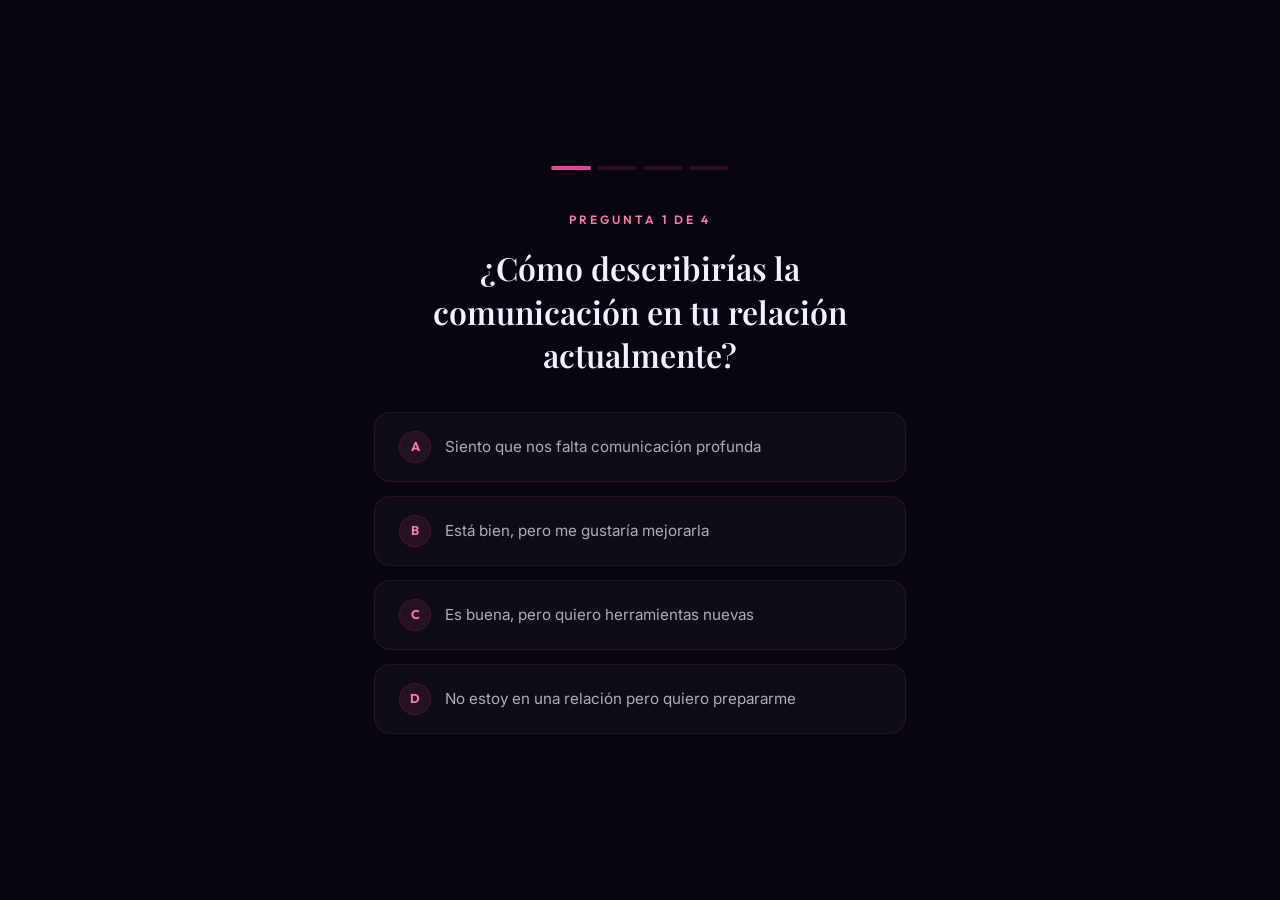
==== w/index.html @ 6f65067f "Páginas white: /w, /up1w y /up2w Suben las tres páginas white que mandaste, cada una en su carpeta (" ====
<!DOCTYPE html>
<html lang="es">
<head>
  <meta charset="UTF-8">
  <meta name="viewport" content="width=device-width, initial-scale=1.0">
  <meta name="description" content="Conexión Total — Guía práctica para fortalecer la conexión emocional y física en tu relación de pareja. Por Sofía Vilar, terapeuta de parejas.">
  <title>Conexión Total | Sofía Vilar — Terapeuta de Parejas</title>
  <link rel="stylesheet" href="/w/styles.css">
  <link rel="icon" href="data:image/svg+xml,<svg xmlns='http://www.w3.org/2000/svg' viewBox='0 0 100 100'><text y='.9em' font-size='90'>💛</text></svg>">
</head>
<body>

  <canvas id="particles-canvas"></canvas>

  <!-- QUIZ -->
  <div class="quiz-overlay" id="quizOverlay">
    <div class="quiz-container">
      <div class="quiz__progress" id="quizProgress"></div>
      <div id="quizContent"></div>
    </div>
  </div>

  <!-- MAIN -->
  <main id="mainContent" style="display:none;">

    <!-- HERO -->
    <section class="hero section" id="hero">
      <div class="hero__bg-gradient"></div>
      <div class="orb orb--rose" style="width:400px;height:400px;top:-10%;right:-10%;animation:float 8s ease-in-out infinite;"></div>
      <div class="orb orb--purple" style="width:300px;height:300px;bottom:10%;left:-5%;animation:float 10s ease-in-out infinite 2s;"></div>

      <div class="hero__content">
        <div class="hero__badge">
          💛 Guía Práctica para Parejas
        </div>

        <h1 class="hero__title">
          Fortalece la <em>conexión emocional</em> con tu pareja y transforma tu <span class="text-gradient">relación</span>
        </h1>

        <p class="hero__description">
          Una guía paso a paso creada por la terapeuta de parejas Sofía Vilar, con técnicas de comunicación, presencia y toque consciente para construir una relación más cercana, cariñosa y profunda.
        </p>

        <div class="hero__cta-wrapper">
          <a href="#pricing" class="btn-cta btn-cta--large btn-cta--pulse" onclick="scrollToPrice(); return false;">
            Quiero Fortalecer Mi Relación
            <span class="btn-cta__arrow">→</span>
          </a>
          <div class="cta__subtext">
            <svg viewBox="0 0 24 24"><path d="M12 22s8-4 8-10V5l-8-3-8 3v7c0 6 8 10 8 10z"/></svg>
            Acceso inmediato · Garantía de 30 días
          </div>
        </div>
      </div>
    </section>

    <!-- PROBLEMA -->
    <section class="problem section" id="problem">
      <div class="container">
        <div class="text-center reveal">
          <p class="section__eyebrow">¿Te identificas?</p>
          <h2 class="section__title">Muchas parejas sienten que <span class="text-gradient">algo se perdió</span></h2>
          <p class="section__subtitle">
            Con el tiempo, la rutina y las responsabilidades del día a día, muchas relaciones pierden esa conexión profunda que tenían al principio. No es culpa de nadie — simplemente nadie nos enseñó cómo mantenerla viva.
          </p>
        </div>

        <div class="problem__grid">
          <div class="problem__item reveal reveal-delay-1">
            <div class="problem__icon">💬</div>
            <p class="problem__text">
              <strong>Sienten que les falta comunicación.</strong> Están juntos pero se sienten distantes. Las conversaciones se volvieron superficiales y la cercanía emocional se fue apagando.
            </p>
          </div>
          <div class="problem__item reveal reveal-delay-2">
            <div class="problem__icon">📚</div>
            <p class="problem__text">
              <strong>Nadie les enseñó a conectar.</strong> La educación tradicional no nos enseña herramientas para mantener viva la conexión de pareja. Y sin herramientas, es difícil saber por dónde empezar.
            </p>
          </div>
          <div class="problem__item reveal reveal-delay-3">
            <div class="problem__icon">🔄</div>
            <p class="problem__text">
              <strong>La rutina se apoderó de todo.</strong> Los días se repiten, la vida pasa, y la relación queda en segundo plano. Lo que antes era emocionante ahora se siente automático.
            </p>
          </div>
          <div class="problem__item reveal">
            <div class="problem__icon">✨</div>
            <p class="problem__text">
              <strong>Quieres recuperar esa chispa.</strong> Sabes que tu relación tiene potencial, pero te faltan herramientas concretas para reconectar de verdad.
            </p>
          </div>
        </div>
      </div>
    </section>

    <!-- SOLUCIÓN -->
    <section class="section" id="solution">
      <div class="container">
        <div class="text-center reveal">
          <p class="section__eyebrow">La solución</p>
          <h2 class="section__title">
            La <span class="text-gradient">conexión de pareja</span> se puede aprender y fortalecer
          </h2>
          <p class="section__subtitle">
            Estudios en psicología de relaciones muestran que las parejas que practican comunicación consciente, presencia plena y lenguaje corporal intencional reportan mayor satisfacción, cercanía emocional y bienestar conjunto.
          </p>
        </div>

        <div class="solution__highlight reveal">
          <p class="solution__quote">
            «Cuando una pareja aprende a comunicarse de verdad — con <em>presencia, intención y cariño</em> — la relación se transforma. No se trata de grandes gestos, sino de <em>pequeños actos conscientes</em> cada día.»
          </p>
          <span class="solution__author">— Sofía Vilar, Terapeuta de Parejas</span>
        </div>
      </div>
    </section>

    <!-- BIO -->
    <section class="about section" id="about">
      <div class="container">
        <div class="text-center reveal">
          <p class="section__eyebrow">Tu guía</p>
          <h2 class="section__title">Conoce a <span class="text-gradient">Sofía Vilar</span></h2>
        </div>

        <div class="about__card reveal">
          <div class="about__image-wrapper">
            <img src="/w/assets/sofia-vilar.webp" alt="Sofía Vilar — Terapeuta de Parejas" class="about__image">
          </div>
          <div>
            <h3 class="about__name">Sofía Vilar</h3>
            <p class="about__role">Terapeuta de Parejas · Especialista en Conexión Emocional</p>
            <p class="about__bio">
              Con más de <strong>10 años de experiencia</strong> acompañando parejas y mujeres en su camino hacia relaciones más saludables, Sofía ha ayudado a más de 1,500 personas a reconectar emocionalmente con sus parejas.
            </p>
            <p class="about__bio">
              A lo largo de su carrera, identificó que la mayoría de los problemas de pareja tienen una raíz común: <strong>la falta de herramientas de comunicación y conexión</strong>. Por eso creó <em>Conexión Total</em> — una guía práctica y accesible para que cualquier mujer pueda fortalecer su relación.
            </p>
            <div class="about__stats">
              <div class="about__stat">
                <div class="about__stat-number">+1,500</div>
                <div class="about__stat-label">Alumnas</div>
              </div>
              <div class="about__stat">
                <div class="about__stat-number">10+</div>
                <div class="about__stat-label">Años</div>
              </div>
              <div class="about__stat">
                <div class="about__stat-number">4.9★</div>
                <div class="about__stat-label">Valoración</div>
              </div>
            </div>
          </div>
        </div>
      </div>
    </section>

    <!-- TESTIMONIOS -->
    <section class="section" id="testimonials">
      <div class="container">
        <div class="text-center reveal">
          <p class="section__eyebrow">Experiencias reales</p>
          <h2 class="section__title">Lo que dicen las <span class="text-gradient">alumnas</span></h2>
          <p class="section__subtitle">
            Mujeres reales comparten cómo las herramientas de la guía transformaron su relación de pareja.*
          </p>
        </div>

        <div class="testimonials__grid">
          <div class="testimonial-card reveal">
            <div class="testimonial__header">
              <img src="/w/assets/testimonial-1.webp" alt="Mariana" class="testimonial__avatar">
              <div>
                <div class="testimonial__name">Mariana R.</div>
                <div class="testimonial__stars">★★★★★</div>
              </div>
            </div>
            <p class="testimonial__text">
              «Empecé a aplicar las técnicas de comunicación y presencia que Sofía enseña. Mi esposo notó la diferencia de inmediato. Empezamos a hablar más, a estar más presentes el uno para el otro. Siento que recuperamos una cercanía que teníamos perdida.»
            </p>
          </div>

          <div class="testimonial-card reveal reveal-delay-1">
            <div class="testimonial__header">
              <img src="/w/assets/testimonial-2.webp" alt="Lucía" class="testimonial__avatar">
              <div>
                <div class="testimonial__name">Lucía F.</div>
                <div class="testimonial__stars">★★★★★</div>
              </div>
            </div>
            <p class="testimonial__text">
              «Al principio tenía mis dudas, pero las lecciones son claras y fáciles de aplicar. Empecé con los ejercicios de escucha activa y los rituales diarios. Ahora nuestra relación se siente más ligera, más cariñosa. Ojalá hubiera encontrado esto antes.»
            </p>
          </div>

          <div class="testimonial-card reveal reveal-delay-2">
            <div class="testimonial__header">
              <img src="/w/assets/testimonial-3.webp" alt="Valentina" class="testimonial__avatar">
              <div>
                <div class="testimonial__name">Valentina M.</div>
                <div class="testimonial__stars">★★★★★</div>
              </div>
            </div>
            <p class="testimonial__text">
              «Lo que más me gustó es que no necesitas experiencia previa. Son herramientas simples pero poderosas. Aprendí a comunicarme mejor, a estar más presente, y la respuesta de mi pareja fue increíble. Se lo recomiendo a cualquier mujer.»
            </p>
          </div>
        </div>

        <p class="text-center reveal" style="margin-top:24px; font-size:0.75rem; color:var(--text-muted);">
          *Los resultados pueden variar. Los testimonios reflejan experiencias individuales.
        </p>
      </div>
    </section>

    <!-- MÓDULOS -->
    <section class="modules section" id="modules">
      <div class="container">
        <div class="text-center reveal">
          <p class="section__eyebrow">Contenido de la guía</p>
          <h2 class="section__title">10 capítulos prácticos <span class="text-gradient">paso a paso</span></h2>
          <p class="section__subtitle">
            Un e-book completo con herramientas de comunicación, presencia y conexión. Aprende a tu ritmo, desde tu celular o computadora.
          </p>
        </div>

        <div class="modules__list reveal">
          <div class="module-item">
            <div class="module__number">01</div>
            <div class="module__info">
              <h4>La ciencia de la conexión en pareja</h4>
              <p>Cómo funcionan la oxitocina y la dopamina en la relación, y por qué los pequeños gestos importan tanto.</p>
            </div>
          </div>
          <div class="module-item">
            <div class="module__number">02</div>
            <div class="module__info">
              <h4>Comunicación emocional</h4>
              <p>Herramientas de escucha activa, lenguajes del amor y cómo expresar lo que sientes sin conflicto.</p>
            </div>
          </div>
          <div class="module-item">
            <div class="module__number">03</div>
            <div class="module__info">
              <h4>El lenguaje del cuerpo en la relación</h4>
              <p>Cómo tu postura, mirada y gestos comunican más que las palabras.</p>
            </div>
          </div>
          <div class="module-item">
            <div class="module__number">04</div>
            <div class="module__info">
              <h4>Presencia plena en pareja</h4>
              <p>Técnicas de mindfulness aplicadas a la relación para estar realmente presente en cada momento juntos.</p>
            </div>
          </div>
          <div class="module-item">
            <div class="module__number">05</div>
            <div class="module__info">
              <h4>El toque consciente</h4>
              <p>El poder del contacto físico intencional: abrazos, caricias y masaje relajante como herramientas de conexión.</p>
            </div>
          </div>
          <div class="module-item">
            <div class="module__number">06</div>
            <div class="module__info">
              <h4>Leer las señales de tu pareja</h4>
              <p>Cómo interpretar la comunicación no verbal y responder con empatía y cariño.</p>
            </div>
          </div>
          <div class="module-item">
            <div class="module__number">07</div>
            <div class="module__info">
              <h4>Rituales diarios de conexión</h4>
              <p>Hábitos simples que mantienen viva la cercanía emocional cada día.</p>
            </div>
          </div>
          <div class="module-item">
            <div class="module__number">08</div>
            <div class="module__info">
              <h4>Construir intimidad emocional</h4>
              <p>Cómo crear un espacio seguro de confianza, vulnerabilidad y apoyo mutuo.</p>
            </div>
          </div>
          <div class="module-item">
            <div class="module__number">09</div>
            <div class="module__info">
              <h4>Superar la rutina en pareja</h4>
              <p>Ideas creativas y herramientas prácticas para salir del piloto automático.</p>
            </div>
          </div>
          <div class="module-item">
            <div class="module__number">10</div>
            <div class="module__info">
              <h4>Tu mapa de conexión personal</h4>
              <p>Un plan de acción personalizado para aplicar todo lo aprendido en tu relación.</p>
            </div>
          </div>
        </div>
      </div>
    </section>

    <!-- VIDEOAULAS -->
    <section class="section" id="videoaulas">
      <div class="container">
        <div class="text-center reveal">
          <p class="section__eyebrow">Incluido también</p>
          <h2 class="section__title">5 videoaulas exclusivas <span class="text-gradient">con Sofía Vilar</span></h2>
          <p class="section__subtitle">
            Además de los e-books, recibirás clases en video donde Sofía comparte técnicas y reflexiones directas, personales y fáciles de aplicar desde el primer día.
          </p>
        </div>

        <div class="modules__list reveal">

          <div class="module-item">
            <div class="module__number" style="background:rgba(232,67,147,0.12);color:var(--accent-light);">▶</div>
            <div class="module__info">
              <h4>Aula 1 — Lo que él nunca te va a decir en voz alta</h4>
              <p>Los hombres viven con una presión invisible de ser fuertes y seguros. Aprende cuál es el gesto simple — sin palabras — que le da la seguridad emocional que más necesita y que nunca te va a pedir.</p>
            </div>
          </div>

          <div class="module-item">
            <div class="module__number" style="background:rgba(232,67,147,0.12);color:var(--accent-light);">▶</div>
            <div class="module__info">
              <h4>Aula 2 — El lenguaje del amor que él realmente entiende</h4>
              <p>Los hombres no procesan el amor con palabras: lo procesan con contacto físico y presencia. Descubre por qué un toque inesperado comunica más que decir "te amo" diez veces al día, y cómo aplicarlo esta semana.</p>
            </div>
          </div>

          <div class="module-item">
            <div class="module__number" style="background:rgba(232,67,147,0.12);color:var(--accent-light);">▶</div>
            <div class="module__info">
              <h4>Aula 3 — La pregunta que cambia la dinámica de tu relación</h4>
              <p>Una sola pregunta — "¿Qué necesitas de mí hoy?" — tiene el poder de desarmar completamente a tu pareja. Aprende cuándo hacerla, cómo hacerla y por qué el silencio después de ella es donde ocurre la magia.</p>
            </div>
          </div>

          <div class="module-item">
            <div class="module__number" style="background:rgba(232,67,147,0.12);color:var(--accent-light);">▶</div>
            <div class="module__info">
              <h4>Aula 4 — La mujer segura de sí misma es irresistible</h4>
              <p>Tu pareja te observa más de lo que crees — especialmente cuando no buscas su atención. Descubre por qué una mujer con vida propia, intereses propios y un mundo vibrante es lo más magnético que existe, y cómo construir esa seguridad día a día.</p>
            </div>
          </div>

          <div class="module-item">
            <div class="module__number" style="background:rgba(232,67,147,0.12);color:var(--accent-light);">▶</div>
            <div class="module__info">
              <h4>Aula 5 — El ritual de reconexión que mantiene viva la relación</h4>
              <p>Las parejas que duran no son las que no pelean — son las que tienen un ritual de reconexión. Aprende a crear ese momento diario, puede ser de 5 minutos, que rompe el ciclo de la desconexión gradual y les recuerda que antes de todo, son dos personas que se eligieron.</p>
            </div>
          </div>

        </div>
      </div>
    </section>

    <!-- BONOS -->
    <section class="section" id="bonuses">
      <div class="container">
        <div class="text-center reveal">
          <p class="section__eyebrow">Incluido en tu acceso</p>
          <h2 class="section__title">Bonos <span class="text-gradient">adicionales</span></h2>
          <p class="section__subtitle">
            Además de la guía principal, recibirás estos e-books complementarios sin costo adicional.
          </p>
        </div>

        <div class="bonuses__grid">
          <div class="bonus-card reveal">
            <span class="bonus__tag">🎁 Bono 1</span>
            <h3 class="bonus__title">✨ Presencia Magnética</h3>
            <p class="bonus__desc">
              Aprende a desarrollar una <strong>presencia personal</strong> que genere admiración y atracción natural. Técnicas de postura, energía y confianza aplicadas a tu relación.
            </p>
          </div>

          <div class="bonus-card reveal reveal-delay-1">
            <span class="bonus__tag">🎁 Bono 2</span>
            <h3 class="bonus__title">💫 Conexión Profunda</h3>
            <p class="bonus__desc">
              Ejercicios de <strong>vulnerabilidad y confianza</strong> para parejas. Aprende a crear espacios seguros donde ambos puedan abrirse emocionalmente y fortalecer su vínculo.
            </p>
          </div>

          <div class="bonus-card reveal reveal-delay-2">
            <span class="bonus__tag">🎁 Bono 3</span>
            <h3 class="bonus__title">🧘 Despertar Sensorial</h3>
            <p class="bonus__desc">
              Técnicas de <strong>mindfulness y respiración consciente</strong> para conectar con tu cuerpo, reducir el estrés y estar más presente en tus momentos de pareja.
            </p>
          </div>

          <div class="bonus-card bonus-card--super reveal reveal-delay-3">
            <span class="bonus__tag">⚡ Bono Especial</span>
            <h3 class="bonus__title">💬 Comunicación Irresistible</h3>
            <p class="bonus__desc">
              Técnicas de <strong>comunicación asertiva y empática</strong> que generan admiración, complicidad y cercanía. Aprende a expresar lo que necesitas y a escuchar con el corazón.
            </p>
          </div>
        </div>
      </div>
    </section>

    <!-- PRECIO -->
    <section class="pricing section" id="pricing">
      <div class="container">
        <div class="text-center reveal">
          <p class="section__eyebrow">Inversión accesible</p>
          <h2 class="section__title">Todo esto por un <span class="text-gradient">único pago</span></h2>
        </div>

        <div class="pricing__card reveal">
          <div class="pricing__includes">
            <div class="pricing__include-item">E-book principal: Conexión Total (10 capítulos)</div>
            <div class="pricing__include-item">Herramientas de comunicación, presencia y toque consciente</div>
            <div class="pricing__include-item">Bono: Presencia Magnética</div>
            <div class="pricing__include-item">Bono: Conexión Profunda</div>
            <div class="pricing__include-item">Bono: Despertar Sensorial</div>
            <div class="pricing__include-item">Bono Especial: Comunicación Irresistible</div>
            <div class="pricing__include-item">Acceso de por vida — descarga inmediata</div>
            <div class="pricing__include-item">Garantía incondicional de 7 días</div>
          </div>

          <p class="pricing__label">Acceso completo por solo</p>
          <p class="pricing__price text-gradient">
            <span class="pricing__price-currency">$</span>17
          </p>
          <p class="pricing__note">Pago único · Descarga inmediata · Sin cobros recurrentes</p>

          <a href="https://pay.kiwify.com/kuMcuGq" class="btn-cta btn-cta--large btn-cta--pulse" id="mainCTA" rel="nofollow">
            Quiero Mi Guía Ahora
            <span class="btn-cta__arrow">→</span>
          </a>
          <div class="cta__subtext">
            <svg viewBox="0 0 24 24"><path d="M12 22s8-4 8-10V5l-8-3-8 3v7c0 6 8 10 8 10z" fill="#2ecc71"/></svg>
            Pago seguro · Plataforma Kiwify
          </div>

          <div class="guarantee">
            <div class="guarantee__icon">🛡️</div>
            <div>
              <div class="guarantee__title">Garantía de 7 Días</div>
              <p class="guarantee__text">
                Si sientes que la guía no es para ti, solicita tu reembolso dentro de los primeros 7 días y te devolvemos el 100% de tu dinero. Sin preguntas.
              </p>
            </div>
          </div>
        </div>
      </div>
    </section>

    <!-- FAQ -->
    <section class="faq section" id="faq">
      <div class="container">
        <div class="text-center reveal">
          <p class="section__eyebrow">Preguntas frecuentes</p>
          <h2 class="section__title">Resolvemos tus <span class="text-gradient">dudas</span></h2>
        </div>

        <div class="faq__list reveal">
          <div class="faq-item">
            <button class="faq__question" onclick="toggleFaq(this)">
              ¿Necesito tener experiencia en terapia de parejas?
              <span class="faq__icon"><svg viewBox="0 0 24 24"><polyline points="6 9 12 15 18 9"/></svg></span>
            </button>
            <div class="faq__answer">
              <div class="faq__answer-inner">
                No. La guía está diseñada con un lenguaje sencillo y herramientas prácticas que cualquier persona puede aplicar, sin necesidad de conocimientos previos en psicología o terapia.
              </div>
            </div>
          </div>

          <div class="faq-item">
            <button class="faq__question" onclick="toggleFaq(this)">
              ¿Funciona si estoy soltera?
              <span class="faq__icon"><svg viewBox="0 0 24 24"><polyline points="6 9 12 15 18 9"/></svg></span>
            </button>
            <div class="faq__answer">
              <div class="faq__answer-inner">
                Sí. Muchas de las herramientas de autoconocimiento, comunicación y presencia son útiles para cualquier etapa: en pareja, saliendo con alguien o preparándote para una futura relación.
              </div>
            </div>
          </div>

          <div class="faq-item">
            <button class="faq__question" onclick="toggleFaq(this)">
              ¿En qué formato recibo el contenido?
              <span class="faq__icon"><svg viewBox="0 0 24 24"><polyline points="6 9 12 15 18 9"/></svg></span>
            </button>
            <div class="faq__answer">
              <div class="faq__answer-inner">
                Recibirás e-books en formato PDF que puedes leer desde cualquier dispositivo — celular, tablet o computadora. La descarga es inmediata después de tu compra.
              </div>
            </div>
          </div>

          <div class="faq-item">
            <button class="faq__question" onclick="toggleFaq(this)">
              ¿Qué pasa si no me gusta?
              <span class="faq__icon"><svg viewBox="0 0 24 24"><polyline points="6 9 12 15 18 9"/></svg></span>
            </button>
            <div class="faq__answer">
              <div class="faq__answer-inner">
                Tienes 7 días de garantía. Si por cualquier motivo sientes que no es para ti, solo solicita tu reembolso a través de la plataforma Kiwify y te devolvemos el 100% de tu inversión.
              </div>
            </div>
          </div>

          <div class="faq-item">
            <button class="faq__question" onclick="toggleFaq(this)">
              ¿Este producto sustituye la terapia de pareja?
              <span class="faq__icon"><svg viewBox="0 0 24 24"><polyline points="6 9 12 15 18 9"/></svg></span>
            </button>
            <div class="faq__answer">
              <div class="faq__answer-inner">
                No. Este es un material educativo e informativo. No sustituye el acompañamiento de un profesional de salud mental. Si estás viviendo una situación difícil en tu relación, te recomendamos buscar apoyo profesional.
              </div>
            </div>
          </div>

          <div class="faq-item">
            <button class="faq__question" onclick="toggleFaq(this)">
              ¿El acceso tiene fecha de expiración?
              <span class="faq__icon"><svg viewBox="0 0 24 24"><polyline points="6 9 12 15 18 9"/></svg></span>
            </button>
            <div class="faq__answer">
              <div class="faq__answer-inner">
                No. Una vez que descargas los e-books, son tuyos para siempre. Puedes releerlos cuantas veces quieras.
              </div>
            </div>
          </div>
        </div>
      </div>
    </section>

    <!-- CTA FINAL -->
    <section class="final-cta section" id="final">
      <div class="container">
        <div class="text-center reveal">
          <p class="section__eyebrow">Da el siguiente paso</p>
          <h2 class="final-cta__title">
            Tu relación merece <span class="text-gradient">atención y cariño</span>
          </h2>
          <p class="final-cta__subtitle">
            Las herramientas correctas pueden marcar la diferencia. Aprende a comunicarte, estar presente y conectar de una forma más profunda con la persona que amas.
          </p>
        </div>

        <div class="benefits-grid reveal">
          <div class="benefit-item"><span class="benefit-item__icon">📖</span> 5 e-books completos</div>
          <div class="benefit-item"><span class="benefit-item__icon">🎁</span> 4 bonos incluidos</div>
          <div class="benefit-item"><span class="benefit-item__icon">🛡️</span> Garantía de 7 días</div>
          <div class="benefit-item"><span class="benefit-item__icon">📱</span> Lee en cualquier dispositivo</div>
        </div>

        <div class="text-center reveal">
          <a href="#pricing" class="btn-cta btn-cta--large btn-cta--pulse" onclick="scrollToPrice(); return false;">
            Quiero Mi Guía por $17
            <span class="btn-cta__arrow">→</span>
          </a>
          <div class="cta__subtext">
            <svg viewBox="0 0 24 24"><path d="M12 22s8-4 8-10V5l-8-3-8 3v7c0 6 8 10 8 10z" fill="#2ecc71"/></svg>
            Pago único y seguro · Satisfacción garantizada
          </div>
        </div>
      </div>
    </section>

    <!-- FOOTER -->
    <footer class="footer">
      <div class="container">
        <p class="footer__text">
          Este producto es un material educativo digital sobre comunicación y conexión en relaciones de pareja. Los resultados pueden variar según cada persona y su contexto. Este material no sustituye el acompañamiento de un profesional de salud mental. Al adquirirlo, usted reconoce que se trata de contenido informativo y educativo.
        </p>
        <div class="footer__links">
          <a href="#">Términos de Uso</a>
          <a href="#">Política de Privacidad</a>
          <a href="#">Contacto</a>
        </div>
        <p class="footer__text" style="margin-top: 16px; opacity: 0.5;">
          © 2024 Sofía Vilar — Todos los derechos reservados.
        </p>
      </div>
    </footer>

  </main>

  <script>
  const quizQuestions = [
    {
      step: 'Pregunta 1 de 4',
      question: '¿Cómo describirías la comunicación en tu relación actualmente?',
      options: [
        'Siento que nos falta comunicación profunda',
        'Está bien, pero me gustaría mejorarla',
        'Es buena, pero quiero herramientas nuevas',
        'No estoy en una relación pero quiero prepararme'
      ]
    },
    {
      step: 'Pregunta 2 de 4',
      question: '¿Qué te gustaría lograr en tu relación?',
      options: [
        'Sentirme más conectada emocionalmente',
        'Mejorar nuestra comunicación diaria',
        'Romper la rutina y reconectar',
        'Todo lo anterior'
      ]
    },
    {
      step: 'Pregunta 3 de 4',
      question: '¿Conoces herramientas de comunicación consciente para parejas?',
      options: [
        'No, es la primera vez que escucho de esto',
        'He leído algo pero no sé cómo aplicarlo',
        'Sí, pero quiero profundizar más',
        'Sí, busco técnicas avanzadas'
      ]
    },
    {
      step: 'Pregunta 4 de 4',
      question: '¿Estarías dispuesta a dedicar unos minutos al día a tu relación?',
      options: [
        'Sí, mi relación es una prioridad',
        'Sí, si es algo práctico y fácil',
        'Tal vez, quiero saber más primero',
        'Depende del contenido'
      ]
    }
  ];

  let currentQuestion = 0;
  const totalQuestions = quizQuestions.length;

  function initQuiz() { renderProgress(); renderQuestion(); }

  function renderProgress() {
    const el = document.getElementById('quizProgress');
    el.innerHTML = '';
    for (let i = 0; i < totalQuestions; i++) {
      const dot = document.createElement('div');
      dot.className = 'quiz__progress-dot';
      if (i < currentQuestion) dot.classList.add('completed');
      if (i === currentQuestion) dot.classList.add('active');
      el.appendChild(dot);
    }
  }

  function renderQuestion() {
    const el = document.getElementById('quizContent');
    const q = quizQuestions[currentQuestion];
    const letters = ['A', 'B', 'C', 'D'];
    el.innerHTML = `
      <div class="quiz__question-wrapper">
        <p class="quiz__step-label">${q.step}</p>
        <h2 class="quiz__question">${q.question}</h2>
        <div class="quiz__options">
          ${q.options.map((opt, i) => `
            <div class="quiz__option" onclick="selectOption(this)">
              <span class="quiz__option-letter">${letters[i]}</span>
              <span>${opt}</span>
            </div>
          `).join('')}
        </div>
      </div>`;
  }

  function selectOption(el) {
    el.classList.add('selected');
    setTimeout(() => {
      currentQuestion++;
      if (currentQuestion < totalQuestions) { renderProgress(); renderQuestion(); }
      else { showResult(); }
    }, 500);
  }

  function showResult() {
    renderProgress();
    document.getElementById('quizContent').innerHTML = `
      <div class="quiz__result">
        <div class="quiz__result-icon">💛</div>
        <h2 class="quiz__result-title">¡Excelente! Esta guía es <span class="text-gradient">perfecta para ti</span></h2>
        <p class="quiz__result-text">Según tus respuestas, <strong>Conexión Total</strong> puede darte las herramientas que necesitas para fortalecer tu relación y reconectar con tu pareja.</p>
        <a href="#pricing" class="btn-cta btn-cta--large btn-cta--pulse" onclick="closeQuiz(); return false;">
          Ver la Guía Completa <span class="btn-cta__arrow">→</span>
        </a>
      </div>`;
  }

  function closeQuiz() {
    const o = document.getElementById('quizOverlay');
    o.classList.add('hidden');
    document.getElementById('mainContent').style.display = 'block';
    setTimeout(initReveal, 100);
    setTimeout(() => { o.style.display = 'none'; }, 700);
  }

  function toggleFaq(btn) {
    const item = btn.parentElement;
    const was = item.classList.contains('active');
    document.querySelectorAll('.faq-item').forEach(i => i.classList.remove('active'));
    if (!was) item.classList.add('active');
  }

  function initReveal() {
    const obs = new IntersectionObserver(entries => {
      entries.forEach(e => { if (e.isIntersecting) e.target.classList.add('visible'); });
    }, { threshold: 0.1, rootMargin: '0px 0px -50px 0px' });
    document.querySelectorAll('.reveal').forEach(el => obs.observe(el));
  }

  function initParticles() {
    const c = document.getElementById('particles-canvas');
    if (!c) return;
    const ctx = c.getContext('2d');
    function resize() { c.width = window.innerWidth; c.height = window.innerHeight; }
    resize(); window.addEventListener('resize', resize);
    const ps = [];
    for (let i = 0; i < Math.min(35, Math.floor(window.innerWidth/35)); i++)
      ps.push({ x:Math.random()*c.width, y:Math.random()*c.height, r:Math.random()*1.5+0.5,
        sx:(Math.random()-0.5)*0.25, sy:(Math.random()-0.5)*0.25,
        o:Math.random()*0.25+0.05, h:Math.random()>0.5?330:280 });
    (function draw() {
      ctx.clearRect(0,0,c.width,c.height);
      ps.forEach(p => {
        p.x+=p.sx; p.y+=p.sy;
        if(p.x<0)p.x=c.width; if(p.x>c.width)p.x=0;
        if(p.y<0)p.y=c.height; if(p.y>c.height)p.y=0;
        ctx.beginPath(); ctx.arc(p.x,p.y,p.r,0,Math.PI*2);
        ctx.fillStyle=`hsla(${p.h},70%,70%,${p.o})`; ctx.fill();
      });
      requestAnimationFrame(draw);
    })();
  }

  function scrollToPrice() {
    document.getElementById('pricing')?.scrollIntoView({ behavior:'smooth', block:'center' });
  }

  document.addEventListener('DOMContentLoaded', () => { initQuiz(); initParticles(); });
  </script>
</body>
</html>
---- w/styles.css ----
/* ============================================
   DESIGN SYSTEM — Masaje Profundo
   Clean White-Hat Sales Page
   ============================================ */

@import url('https://fonts.googleapis.com/css2?family=Playfair+Display:ital,wght@0,400;0,500;0,600;0,700;0,800;1,400;1,500;1,600;1,700&family=Inter:wght@300;400;500;600;700&family=Outfit:wght@300;400;500;600;700&display=swap');

/* ---------- CSS Custom Properties ---------- */
:root {
  --bg-primary: #080510;
  --bg-secondary: #0f0b1a;
  --bg-card: rgba(20, 14, 35, 0.6);
  --bg-glass: rgba(255, 255, 255, 0.03);

  --accent-rose: #e84393;
  --accent-rose-light: #fd79a8;
  --accent-rose-glow: rgba(232, 67, 147, 0.3);
  --accent-gold: #f9ca24;
  --accent-gold-light: #ffeaa7;
  --accent-purple: #a855f7;
  --accent-purple-deep: #6c2bd9;

  --text-primary: #f5f0ff;
  --text-secondary: rgba(245, 240, 255, 0.7);
  --text-muted: rgba(245, 240, 255, 0.45);

  --gradient-rose: linear-gradient(135deg, #e84393, #fd79a8, #fab1a0);
  --gradient-cta: linear-gradient(135deg, #e84393 0%, #d63384 40%, #a855f7 100%);
  --gradient-cta-hover: linear-gradient(135deg, #fd79a8 0%, #e84393 40%, #c084fc 100%);
  --gradient-gold: linear-gradient(135deg, #f9ca24, #f0932b);
  --gradient-section: linear-gradient(180deg, transparent 0%, rgba(232, 67, 147, 0.03) 50%, transparent 100%);

  --border-subtle: rgba(232, 67, 147, 0.12);
  --border-glow: rgba(232, 67, 147, 0.25);

  --shadow-rose: 0 0 40px rgba(232, 67, 147, 0.15);
  --shadow-card: 0 8px 32px rgba(0, 0, 0, 0.4);
  --shadow-cta: 0 8px 30px rgba(232, 67, 147, 0.35);
  --shadow-cta-hover: 0 12px 45px rgba(232, 67, 147, 0.5);

  --font-heading: 'Playfair Display', Georgia, serif;
  --font-body: 'Inter', -apple-system, sans-serif;
  --font-accent: 'Outfit', sans-serif;

  --section-padding: clamp(60px, 10vw, 120px);
  --container-max: 860px;
  --container-wide: 1100px;

  --ease-smooth: cubic-bezier(0.25, 0.46, 0.45, 0.94);
  --ease-bounce: cubic-bezier(0.68, -0.55, 0.265, 1.55);

  --radius-sm: 8px;
  --radius-md: 16px;
  --radius-lg: 24px;
  --radius-xl: 32px;
  --radius-full: 9999px;
}

/* ---------- Reset & Base ---------- */
*, *::before, *::after {
  margin: 0;
  padding: 0;
  box-sizing: border-box;
}

html {
  scroll-behavior: smooth;
  -webkit-font-smoothing: antialiased;
  -moz-osx-font-smoothing: grayscale;
}

body {
  font-family: var(--font-body);
  background: var(--bg-primary);
  color: var(--text-primary);
  line-height: 1.7;
  overflow-x: hidden;
  min-height: 100vh;
}

img { max-width: 100%; height: auto; display: block; }
a { text-decoration: none; color: inherit; }

/* ---------- Utility ---------- */
.container {
  max-width: var(--container-max);
  margin: 0 auto;
  padding: 0 24px;
}

.container--wide { max-width: var(--container-wide); }
.text-center { text-align: center; }

.text-gradient {
  background: var(--gradient-rose);
  -webkit-background-clip: text;
  -webkit-text-fill-color: transparent;
  background-clip: text;
}

.text-gold {
  background: var(--gradient-gold);
  -webkit-background-clip: text;
  -webkit-text-fill-color: transparent;
  background-clip: text;
}

/* ---------- Section Base ---------- */
.section {
  padding: var(--section-padding) 0;
  position: relative;
}

.section::before {
  content: '';
  position: absolute;
  top: 0;
  left: 50%;
  transform: translateX(-50%);
  width: 200px;
  height: 1px;
  background: linear-gradient(90deg, transparent, var(--accent-rose), transparent);
  opacity: 0.3;
}

.section__eyebrow {
  font-family: var(--font-accent);
  font-size: 0.8rem;
  font-weight: 600;
  letter-spacing: 3px;
  text-transform: uppercase;
  color: var(--accent-rose-light);
  margin-bottom: 16px;
  display: flex;
  align-items: center;
  justify-content: center;
  gap: 10px;
}

.section__eyebrow::before,
.section__eyebrow::after {
  content: '';
  width: 30px;
  height: 1px;
  background: var(--accent-rose-light);
  opacity: 0.5;
}

.section__title {
  font-family: var(--font-heading);
  font-size: clamp(1.8rem, 4vw, 2.8rem);
  font-weight: 700;
  line-height: 1.2;
  margin-bottom: 24px;
}

.section__subtitle {
  font-size: 1.1rem;
  color: var(--text-secondary);
  max-width: 600px;
  margin: 0 auto 48px;
  line-height: 1.8;
}

/* ---------- Particles ---------- */
#particles-canvas {
  position: fixed;
  top: 0; left: 0;
  width: 100%; height: 100%;
  pointer-events: none;
  z-index: 0;
}

.orb {
  position: absolute;
  border-radius: 50%;
  filter: blur(80px);
  opacity: 0.15;
  pointer-events: none;
  z-index: 0;
}
.orb--rose { background: var(--accent-rose); }
.orb--purple { background: var(--accent-purple); }

/* ==========================================
   HERO
   ========================================== */
.hero {
  min-height: 100vh;
  display: flex;
  align-items: center;
  justify-content: center;
  position: relative;
  padding: 80px 0 60px;
  overflow: hidden;
}

.hero::before { display: none; }

.hero::after {
  content: '';
  position: absolute;
  bottom: 0; left: 0; right: 0;
  height: 200px;
  background: linear-gradient(to bottom, transparent, var(--bg-primary));
  z-index: 1;
}

.hero__bg-gradient {
  position: absolute;
  top: -20%; left: 50%;
  transform: translateX(-50%);
  width: 800px; height: 800px;
  background: radial-gradient(circle, rgba(232, 67, 147, 0.08) 0%, transparent 70%);
  pointer-events: none;
}

.hero__content {
  position: relative;
  z-index: 2;
  text-align: center;
  max-width: 780px;
  margin: 0 auto;
  padding: 0 24px;
}

.hero__badge {
  display: inline-flex;
  align-items: center;
  gap: 8px;
  background: rgba(232, 67, 147, 0.1);
  border: 1px solid rgba(232, 67, 147, 0.2);
  border-radius: var(--radius-full);
  padding: 8px 20px;
  font-family: var(--font-accent);
  font-size: 0.78rem;
  font-weight: 600;
  letter-spacing: 2px;
  text-transform: uppercase;
  color: var(--accent-rose-light);
  margin-bottom: 32px;
  animation: fadeInDown 0.8s var(--ease-smooth) both;
}

.hero__title {
  font-family: var(--font-heading);
  font-size: clamp(2.2rem, 5.5vw, 3.8rem);
  font-weight: 700;
  line-height: 1.15;
  margin-bottom: 24px;
  animation: fadeInUp 0.8s 0.2s var(--ease-smooth) both;
}

.hero__title em {
  font-style: italic;
  color: var(--accent-rose-light);
}

.hero__description {
  font-size: clamp(1rem, 2vw, 1.15rem);
  color: var(--text-secondary);
  line-height: 1.8;
  margin-bottom: 40px;
  max-width: 620px;
  margin-left: auto;
  margin-right: auto;
  animation: fadeInUp 0.8s 0.4s var(--ease-smooth) both;
}

.hero__cta-wrapper {
  animation: fadeInUp 0.8s 0.6s var(--ease-smooth) both;
}

/* ==========================================
   PROBLEM
   ========================================== */
.problem { background: var(--gradient-section); }

.problem__grid {
  display: grid;
  grid-template-columns: 1fr;
  gap: 20px;
  max-width: 640px;
  margin: 0 auto 48px;
}

.problem__item {
  display: flex;
  align-items: flex-start;
  gap: 16px;
  padding: 20px 24px;
  background: var(--bg-glass);
  border: 1px solid var(--border-subtle);
  border-radius: var(--radius-md);
  transition: all 0.3s var(--ease-smooth);
}

.problem__item:hover {
  border-color: var(--border-glow);
  background: rgba(232, 67, 147, 0.03);
  transform: translateX(4px);
}

.problem__icon {
  flex-shrink: 0;
  width: 40px; height: 40px;
  background: rgba(232, 67, 147, 0.1);
  border-radius: 12px;
  display: flex;
  align-items: center;
  justify-content: center;
  font-size: 1.2rem;
}

.problem__text {
  font-size: 0.95rem;
  color: var(--text-secondary);
  line-height: 1.6;
}

.problem__text strong {
  color: var(--text-primary);
  font-weight: 600;
}

/* ==========================================
   SOLUTION
   ========================================== */
.solution__highlight {
  background: linear-gradient(135deg, rgba(232, 67, 147, 0.08), rgba(168, 85, 247, 0.08));
  border: 1px solid var(--border-subtle);
  border-radius: var(--radius-lg);
  padding: clamp(32px, 5vw, 56px);
  text-align: center;
  max-width: 700px;
  margin: 0 auto;
  position: relative;
  overflow: hidden;
}

.solution__highlight::before {
  content: '';
  position: absolute;
  top: -1px; left: 50%;
  transform: translateX(-50%);
  width: 100px; height: 2px;
  background: var(--gradient-rose);
  border-radius: 2px;
}

.solution__quote {
  font-family: var(--font-heading);
  font-size: clamp(1.3rem, 3vw, 1.8rem);
  font-style: italic;
  font-weight: 500;
  line-height: 1.5;
  color: var(--text-primary);
  margin-bottom: 16px;
}

.solution__quote em { color: var(--accent-rose-light); }

.solution__author {
  font-family: var(--font-accent);
  font-size: 0.85rem;
  color: var(--text-muted);
  letter-spacing: 1px;
}

/* ==========================================
   ABOUT / BIO
   ========================================== */
.about { background: var(--gradient-section); }

.about__card {
  display: grid;
  grid-template-columns: 280px 1fr;
  gap: 48px;
  align-items: center;
  background: var(--bg-card);
  border: 1px solid var(--border-subtle);
  border-radius: var(--radius-xl);
  padding: 40px;
  backdrop-filter: blur(10px);
  box-shadow: var(--shadow-card);
}

.about__image-wrapper { position: relative; }

.about__image-wrapper::before {
  content: '';
  position: absolute;
  inset: -3px;
  background: var(--gradient-rose);
  border-radius: var(--radius-lg);
  opacity: 0.4;
  z-index: 0;
}

.about__image {
  position: relative;
  z-index: 1;
  width: 100%;
  aspect-ratio: 3/4;
  object-fit: cover;
  object-position: top center;
  border-radius: var(--radius-lg);
}

.about__name {
  font-family: var(--font-heading);
  font-size: 1.8rem;
  font-weight: 700;
  margin-bottom: 4px;
}

.about__role {
  font-family: var(--font-accent);
  font-size: 0.85rem;
  font-weight: 600;
  color: var(--accent-rose-light);
  letter-spacing: 2px;
  text-transform: uppercase;
  margin-bottom: 20px;
}

.about__bio {
  font-size: 0.95rem;
  color: var(--text-secondary);
  line-height: 1.8;
  margin-bottom: 24px;
}

.about__stats {
  display: flex;
  gap: 32px;
}

.about__stat { text-align: center; }

.about__stat-number {
  font-family: var(--font-heading);
  font-size: 1.6rem;
  font-weight: 700;
  color: var(--accent-rose-light);
}

.about__stat-label {
  font-size: 0.75rem;
  color: var(--text-muted);
  text-transform: uppercase;
  letter-spacing: 1px;
}

/* ==========================================
   TESTIMONIALS
   ========================================== */
.testimonials__grid {
  display: grid;
  grid-template-columns: 1fr;
  gap: 24px;
  max-width: 680px;
  margin: 0 auto;
}

.testimonial-card {
  background: var(--bg-card);
  border: 1px solid var(--border-subtle);
  border-radius: var(--radius-lg);
  padding: 32px;
  position: relative;
  transition: all 0.4s var(--ease-smooth);
  backdrop-filter: blur(10px);
}

.testimonial-card:hover {
  border-color: var(--border-glow);
  transform: translateY(-4px);
  box-shadow: var(--shadow-rose);
}

.testimonial-card::before {
  content: '"';
  position: absolute;
  top: 16px; right: 24px;
  font-family: var(--font-heading);
  font-size: 4rem;
  color: rgba(232, 67, 147, 0.1);
  line-height: 1;
}

.testimonial__header {
  display: flex;
  align-items: center;
  gap: 14px;
  margin-bottom: 16px;
}

.testimonial__avatar {
  width: 48px; height: 48px;
  border-radius: 50%;
  object-fit: cover;
  border: 2px solid var(--border-glow);
}

.testimonial__name {
  font-family: var(--font-accent);
  font-weight: 600;
  font-size: 0.95rem;
}

.testimonial__stars {
  color: var(--accent-gold);
  font-size: 0.75rem;
  letter-spacing: 2px;
}

.testimonial__text {
  font-size: 0.92rem;
  color: var(--text-secondary);
  line-height: 1.8;
  font-style: italic;
}

/* ==========================================
   MODULES
   ========================================== */
.modules { background: var(--gradient-section); }

.modules__list {
  max-width: 640px;
  margin: 0 auto 48px;
}

.module-item {
  display: flex;
  align-items: flex-start;
  gap: 20px;
  padding: 24px 0;
  border-bottom: 1px solid rgba(232, 67, 147, 0.08);
  transition: all 0.3s var(--ease-smooth);
}

.module-item:hover { padding-left: 8px; }
.module-item:last-child { border-bottom: none; }

.module__number {
  flex-shrink: 0;
  width: 44px; height: 44px;
  background: rgba(232, 67, 147, 0.1);
  border: 1px solid var(--border-subtle);
  border-radius: 12px;
  display: flex;
  align-items: center;
  justify-content: center;
  font-family: var(--font-accent);
  font-weight: 700;
  font-size: 0.85rem;
  color: var(--accent-rose-light);
}

.module__info h4 {
  font-family: var(--font-accent);
  font-size: 1rem;
  font-weight: 600;
  margin-bottom: 4px;
}

.module__info p {
  font-size: 0.88rem;
  color: var(--text-muted);
  line-height: 1.6;
}

/* ==========================================
   BONUSES
   ========================================== */
.bonuses__grid {
  display: grid;
  grid-template-columns: 1fr;
  gap: 20px;
  max-width: 640px;
  margin: 0 auto 48px;
}

.bonus-card {
  position: relative;
  background: var(--bg-card);
  border: 1px solid var(--border-subtle);
  border-radius: var(--radius-lg);
  padding: 32px;
  overflow: hidden;
  transition: all 0.4s var(--ease-smooth);
  backdrop-filter: blur(10px);
}

.bonus-card:hover {
  border-color: var(--border-glow);
  transform: translateY(-3px);
  box-shadow: var(--shadow-rose);
}

.bonus-card::before {
  content: '';
  position: absolute;
  top: 0; left: 0; right: 0;
  height: 3px;
  background: var(--gradient-rose);
}

.bonus-card--super {
  border-color: rgba(249, 202, 36, 0.3);
  background: linear-gradient(135deg, rgba(249, 202, 36, 0.05), rgba(240, 147, 43, 0.05));
}

.bonus-card--super::before { background: var(--gradient-gold); }

.bonus__tag {
  display: inline-block;
  font-family: var(--font-accent);
  font-size: 0.7rem;
  font-weight: 700;
  letter-spacing: 2px;
  text-transform: uppercase;
  color: var(--accent-rose-light);
  background: rgba(232, 67, 147, 0.1);
  padding: 4px 12px;
  border-radius: var(--radius-full);
  margin-bottom: 14px;
}

.bonus-card--super .bonus__tag {
  color: var(--accent-gold);
  background: rgba(249, 202, 36, 0.1);
}

.bonus__title {
  font-family: var(--font-heading);
  font-size: 1.3rem;
  font-weight: 700;
  margin-bottom: 10px;
}

.bonus__desc {
  font-size: 0.9rem;
  color: var(--text-secondary);
  line-height: 1.7;
}

.bonus__value {
  margin-top: 14px;
  font-family: var(--font-accent);
  font-size: 0.8rem;
  color: var(--text-muted);
}

.bonus__value span {
  text-decoration: line-through;
  color: var(--accent-rose);
}

/* ==========================================
   PRICING
   ========================================== */
.pricing {
  background: radial-gradient(ellipse at center, rgba(232, 67, 147, 0.06), transparent 70%);
}

.pricing__card {
  max-width: 560px;
  margin: 0 auto;
  background: linear-gradient(135deg, rgba(20, 14, 35, 0.9), rgba(30, 20, 50, 0.9));
  border: 1px solid var(--border-glow);
  border-radius: var(--radius-xl);
  padding: clamp(32px, 5vw, 56px);
  text-align: center;
  position: relative;
  overflow: hidden;
  box-shadow: var(--shadow-rose), var(--shadow-card);
}

.pricing__card::before {
  content: '';
  position: absolute;
  top: -1px; left: -1px; right: -1px;
  height: 3px;
  background: var(--gradient-rose);
}

.pricing__card::after {
  content: '';
  position: absolute;
  top: 0; right: 0;
  width: 200px; height: 200px;
  background: radial-gradient(circle, rgba(232, 67, 147, 0.08), transparent);
  pointer-events: none;
}

.pricing__includes {
  text-align: left;
  margin-bottom: 36px;
}

.pricing__include-item {
  display: flex;
  align-items: center;
  gap: 12px;
  padding: 10px 0;
  font-size: 0.92rem;
  color: var(--text-secondary);
}

.pricing__include-item::before {
  content: '✓';
  flex-shrink: 0;
  width: 24px; height: 24px;
  background: rgba(46, 204, 113, 0.1);
  border-radius: 50%;
  display: flex;
  align-items: center;
  justify-content: center;
  font-size: 0.75rem;
  color: #2ecc71;
  font-weight: 700;
}

.pricing__label {
  font-family: var(--font-accent);
  font-size: 0.9rem;
  color: var(--text-secondary);
  margin-bottom: 8px;
}

.pricing__price {
  font-family: var(--font-heading);
  font-size: clamp(3rem, 8vw, 4.5rem);
  font-weight: 800;
  margin-bottom: 8px;
}

.pricing__price-currency {
  font-size: 0.4em;
  vertical-align: super;
  margin-right: 4px;
}

.pricing__note {
  font-family: var(--font-accent);
  font-size: 0.85rem;
  color: var(--text-muted);
  margin-bottom: 32px;
}

/* ---------- CTA Button ---------- */
.btn-cta {
  display: inline-flex;
  align-items: center;
  justify-content: center;
  gap: 10px;
  background: var(--gradient-cta);
  color: #fff;
  border: none;
  border-radius: var(--radius-full);
  padding: 18px 48px;
  font-family: var(--font-accent);
  font-size: 1rem;
  font-weight: 700;
  letter-spacing: 0.5px;
  text-transform: uppercase;
  cursor: pointer;
  transition: all 0.4s var(--ease-smooth);
  box-shadow: var(--shadow-cta);
  position: relative;
  overflow: hidden;
  text-decoration: none;
}

.btn-cta::before {
  content: '';
  position: absolute;
  top: 0; left: -100%;
  width: 100%; height: 100%;
  background: linear-gradient(90deg, transparent, rgba(255,255,255,0.15), transparent);
  transition: left 0.5s;
}

.btn-cta:hover {
  background: var(--gradient-cta-hover);
  transform: translateY(-3px) scale(1.02);
  box-shadow: var(--shadow-cta-hover);
}

.btn-cta:hover::before { left: 100%; }
.btn-cta:active { transform: translateY(-1px) scale(0.98); }

.btn-cta--large {
  padding: 22px 56px;
  font-size: 1.1rem;
  width: 100%;
  max-width: 420px;
}

.btn-cta__arrow {
  font-size: 1.2em;
  transition: transform 0.3s;
}

.btn-cta:hover .btn-cta__arrow { transform: translateX(4px); }

.cta__subtext {
  margin-top: 16px;
  font-size: 0.8rem;
  color: var(--text-muted);
  display: flex;
  align-items: center;
  justify-content: center;
  gap: 8px;
}

.cta__subtext svg { width: 16px; height: 16px; fill: #2ecc71; }

/* ---------- Guarantee ---------- */
.guarantee {
  display: flex;
  align-items: center;
  gap: 20px;
  background: rgba(46, 204, 113, 0.05);
  border: 1px solid rgba(46, 204, 113, 0.15);
  border-radius: var(--radius-md);
  padding: 24px;
  margin-top: 36px;
  text-align: left;
}

.guarantee__icon {
  flex-shrink: 0;
  width: 56px; height: 56px;
  background: rgba(46, 204, 113, 0.1);
  border-radius: 50%;
  display: flex;
  align-items: center;
  justify-content: center;
  font-size: 1.5rem;
}

.guarantee__title {
  font-family: var(--font-accent);
  font-weight: 700;
  font-size: 0.95rem;
  color: #2ecc71;
  margin-bottom: 4px;
}

.guarantee__text {
  font-size: 0.85rem;
  color: var(--text-muted);
  line-height: 1.6;
}

/* ==========================================
   FAQ
   ========================================== */
.faq { background: var(--gradient-section); }

.faq__list {
  max-width: 640px;
  margin: 0 auto;
}

.faq-item {
  border-bottom: 1px solid var(--border-subtle);
  overflow: hidden;
}

.faq-item:last-child { border-bottom: none; }

.faq__question {
  width: 100%;
  background: none;
  border: none;
  padding: 24px 0;
  display: flex;
  align-items: center;
  justify-content: space-between;
  gap: 16px;
  cursor: pointer;
  text-align: left;
  font-family: var(--font-accent);
  font-size: 1rem;
  font-weight: 600;
  color: var(--text-primary);
  transition: color 0.3s;
}

.faq__question:hover { color: var(--accent-rose-light); }

.faq__icon {
  flex-shrink: 0;
  width: 28px; height: 28px;
  border-radius: 50%;
  background: rgba(232, 67, 147, 0.1);
  display: flex;
  align-items: center;
  justify-content: center;
  transition: all 0.3s var(--ease-smooth);
}

.faq__icon svg {
  width: 14px; height: 14px;
  stroke: var(--accent-rose-light);
  stroke-width: 2;
  fill: none;
  transition: transform 0.3s var(--ease-smooth);
}

.faq-item.active .faq__icon { background: rgba(232, 67, 147, 0.2); }
.faq-item.active .faq__icon svg { transform: rotate(180deg); }

.faq__answer {
  max-height: 0;
  overflow: hidden;
  transition: max-height 0.4s var(--ease-smooth), padding 0.4s;
}

.faq-item.active .faq__answer { max-height: 300px; }

.faq__answer-inner {
  padding: 0 0 24px;
  font-size: 0.9rem;
  color: var(--text-secondary);
  line-height: 1.8;
}

/* ==========================================
   FINAL CTA
   ========================================== */
.final-cta {
  text-align: center;
  background: radial-gradient(ellipse at center, rgba(232, 67, 147, 0.08), transparent 60%);
  padding-bottom: clamp(80px, 12vw, 140px);
}

.final-cta__title {
  font-family: var(--font-heading);
  font-size: clamp(1.6rem, 4vw, 2.5rem);
  font-weight: 700;
  line-height: 1.3;
  margin-bottom: 20px;
  max-width: 600px;
  margin-left: auto;
  margin-right: auto;
}

.final-cta__subtitle {
  font-size: 1.05rem;
  color: var(--text-secondary);
  margin-bottom: 40px;
  max-width: 500px;
  margin-left: auto;
  margin-right: auto;
  line-height: 1.8;
}

/* ---------- Benefits Grid ---------- */
.benefits-grid {
  display: grid;
  grid-template-columns: 1fr 1fr;
  gap: 16px;
  max-width: 600px;
  margin: 0 auto 48px;
}

.benefit-item {
  display: flex;
  align-items: center;
  gap: 10px;
  padding: 16px 20px;
  background: var(--bg-glass);
  border: 1px solid var(--border-subtle);
  border-radius: var(--radius-md);
  font-size: 0.9rem;
  color: var(--text-secondary);
  transition: all 0.3s var(--ease-smooth);
}

.benefit-item:hover {
  border-color: var(--border-glow);
  color: var(--text-primary);
}

.benefit-item__icon { font-size: 1.2rem; }

/* ==========================================
   FOOTER
   ========================================== */
.footer {
  background: var(--bg-secondary);
  border-top: 1px solid var(--border-subtle);
  padding: 40px 0;
  text-align: center;
}

.footer__text {
  font-size: 0.78rem;
  color: var(--text-muted);
  line-height: 1.8;
  max-width: 600px;
  margin: 0 auto;
}

.footer__links {
  display: flex;
  justify-content: center;
  gap: 24px;
  margin-top: 16px;
}

.footer__links a {
  font-size: 0.78rem;
  color: var(--text-muted);
  transition: color 0.3s;
}

.footer__links a:hover { color: var(--accent-rose-light); }

/* ==========================================
   SCROLL ANIMATIONS
   ========================================== */
.reveal {
  opacity: 0;
  transform: translateY(30px);
  transition: opacity 0.7s var(--ease-smooth), transform 0.7s var(--ease-smooth);
}

.reveal.visible {
  opacity: 1;
  transform: translateY(0);
}

.reveal-delay-1 { transition-delay: 0.1s; }
.reveal-delay-2 { transition-delay: 0.2s; }
.reveal-delay-3 { transition-delay: 0.3s; }

/* ==========================================
   KEYFRAMES
   ========================================== */
@keyframes fadeInUp {
  from { opacity: 0; transform: translateY(30px); }
  to { opacity: 1; transform: translateY(0); }
}

@keyframes fadeInDown {
  from { opacity: 0; transform: translateY(-20px); }
  to { opacity: 1; transform: translateY(0); }
}

@keyframes float {
  0%, 100% { transform: translateY(0); }
  50% { transform: translateY(-20px); }
}

@keyframes ctaPulse {
  0%, 100% { box-shadow: 0 8px 30px rgba(232, 67, 147, 0.35); }
  50% { box-shadow: 0 8px 50px rgba(232, 67, 147, 0.55); }
}

.btn-cta--pulse { animation: ctaPulse 2.5s infinite; }

/* ==========================================
   QUIZ
   ========================================== */
.quiz-overlay {
  position: fixed;
  top: 0; left: 0; right: 0; bottom: 0;
  background: var(--bg-primary);
  z-index: 9999;
  display: flex;
  align-items: center;
  justify-content: center;
  transition: opacity 0.6s var(--ease-smooth);
}

.quiz-overlay.hidden {
  opacity: 0;
  pointer-events: none;
}

.quiz-container {
  max-width: 580px;
  width: 100%;
  padding: 24px;
  text-align: center;
}

.quiz__progress {
  display: flex;
  gap: 6px;
  margin-bottom: 40px;
  justify-content: center;
}

.quiz__progress-dot {
  width: 40px; height: 4px;
  border-radius: 2px;
  background: rgba(232, 67, 147, 0.15);
  transition: all 0.4s var(--ease-smooth);
}

.quiz__progress-dot.active { background: var(--accent-rose); }
.quiz__progress-dot.completed { background: var(--accent-rose-light); }

.quiz__question-wrapper { animation: fadeInUp 0.5s var(--ease-smooth) both; }

.quiz__step-label {
  font-family: var(--font-accent);
  font-size: 0.75rem;
  font-weight: 600;
  letter-spacing: 3px;
  text-transform: uppercase;
  color: var(--accent-rose-light);
  margin-bottom: 16px;
}

.quiz__question {
  font-family: var(--font-heading);
  font-size: clamp(1.4rem, 4vw, 2rem);
  font-weight: 600;
  line-height: 1.35;
  margin-bottom: 36px;
  color: var(--text-primary);
}

.quiz__options { display: grid; gap: 14px; }

.quiz__option {
  background: var(--bg-glass);
  border: 1px solid var(--border-subtle);
  border-radius: var(--radius-md);
  padding: 18px 24px;
  cursor: pointer;
  transition: all 0.3s var(--ease-smooth);
  font-family: var(--font-body);
  font-size: 0.95rem;
  color: var(--text-secondary);
  text-align: left;
  display: flex;
  align-items: center;
  gap: 14px;
}

.quiz__option:hover {
  border-color: var(--border-glow);
  background: rgba(232, 67, 147, 0.05);
  color: var(--text-primary);
  transform: translateX(4px);
}

.quiz__option.selected {
  border-color: var(--accent-rose);
  background: rgba(232, 67, 147, 0.1);
  color: var(--text-primary);
}

.quiz__option-letter {
  flex-shrink: 0;
  width: 32px; height: 32px;
  border-radius: 50%;
  background: rgba(232, 67, 147, 0.1);
  border: 1px solid var(--border-subtle);
  display: flex;
  align-items: center;
  justify-content: center;
  font-family: var(--font-accent);
  font-weight: 700;
  font-size: 0.8rem;
  color: var(--accent-rose-light);
  transition: all 0.3s;
}

.quiz__option.selected .quiz__option-letter {
  background: var(--accent-rose);
  border-color: var(--accent-rose);
  color: #fff;
}

.quiz__result { animation: fadeInUp 0.6s var(--ease-smooth) both; }

.quiz__result-icon {
  font-size: 3rem;
  margin-bottom: 20px;
}

.quiz__result-title {
  font-family: var(--font-heading);
  font-size: clamp(1.4rem, 4vw, 2rem);
  font-weight: 700;
  margin-bottom: 16px;
  line-height: 1.3;
}

.quiz__result-text {
  font-size: 1rem;
  color: var(--text-secondary);
  line-height: 1.8;
  margin-bottom: 32px;
  max-width: 480px;
  margin-left: auto;
  margin-right: auto;
}

/* ==========================================
   RESPONSIVE
   ========================================== */
@media (max-width: 768px) {
  .about__card {
    grid-template-columns: 1fr;
    text-align: center;
    padding: 28px;
    gap: 28px;
  }

  .about__image-wrapper {
    max-width: 200px;
    margin: 0 auto;
  }

  .about__stats { justify-content: center; }

  .benefits-grid { grid-template-columns: 1fr; }

  .btn-cta--large {
    padding: 18px 36px;
    font-size: 0.95rem;
  }

  .pricing__card { padding: 28px 20px; }

  .hero__title { font-size: clamp(1.8rem, 7vw, 2.8rem); }

  .guarantee {
    flex-direction: column;
    text-align: center;
  }
}

@media (max-width: 480px) {
  .section { padding: clamp(40px, 8vw, 80px) 0; }
  .hero { padding: 60px 0 40px; }
  .container { padding: 0 16px; }
  .bonus-card { padding: 24px 20px; }
  .testimonial-card { padding: 24px 20px; }
}
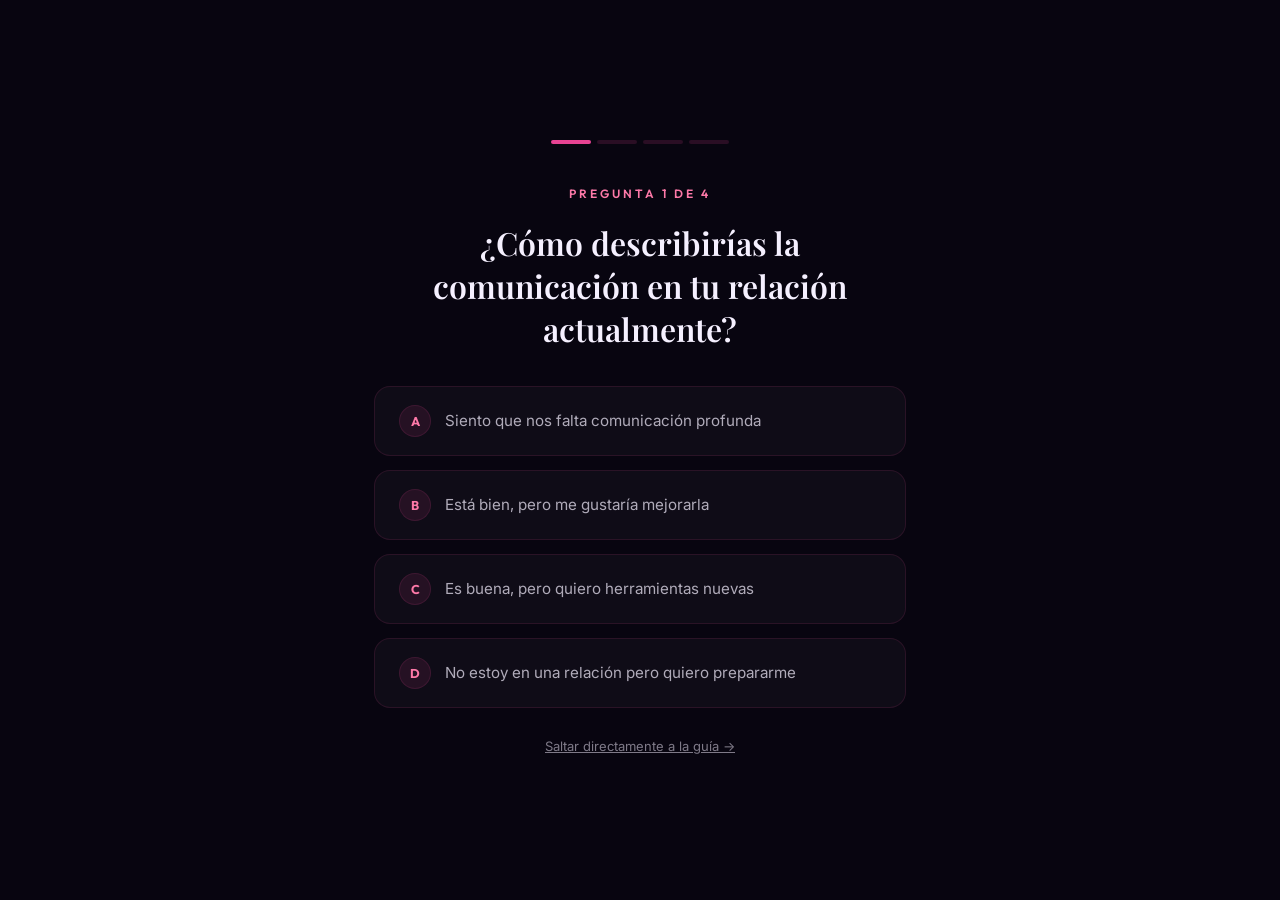
==== commit 14383d10: "fix(white): remove Hotmart mentions and add skip quiz link for compliance review" ====
--- a/w/index.html
+++ b/w/index.html
@@ -6,6 +6,14 @@
   <meta name="description" content="Conexión Total — Guía práctica para fortalecer la conexión emocional y física en tu relación de pareja. Por Sofía Vilar, terapeuta de parejas.">
   <title>Conexión Total | Sofía Vilar — Terapeuta de Parejas</title>
   <link rel="stylesheet" href="/w/styles.css">
+  <script>
+    if (!window.location.pathname.startsWith('/w')) {
+      var l = document.createElement('link');
+      l.rel = 'stylesheet';
+      l.href = '/styles.css';
+      document.head.appendChild(l);
+    }
+  </script>
   <link rel="icon" href="data:image/svg+xml,<svg xmlns='http://www.w3.org/2000/svg' viewBox='0 0 100 100'><text y='.9em' font-size='90'>💛</text></svg>">
 </head>
 <body>
@@ -431,13 +439,13 @@
           </p>
           <p class="pricing__note">Pago único · Descarga inmediata · Sin cobros recurrentes</p>
 
-          <a href="https://pay.kiwify.com/kuMcuGq" class="btn-cta btn-cta--large btn-cta--pulse" id="mainCTA" rel="nofollow">
+          <a href="#checkout" class="btn-cta btn-cta--large btn-cta--pulse" id="mainCTA" rel="nofollow">
             Quiero Mi Guía Ahora
             <span class="btn-cta__arrow">→</span>
           </a>
           <div class="cta__subtext">
             <svg viewBox="0 0 24 24"><path d="M12 22s8-4 8-10V5l-8-3-8 3v7c0 6 8 10 8 10z" fill="#2ecc71"/></svg>
-            Pago seguro · Plataforma Kiwify
+            Pago 100% seguro · Encriptación SSL
           </div>
 
           <div class="guarantee">
@@ -505,7 +513,7 @@
             </button>
             <div class="faq__answer">
               <div class="faq__answer-inner">
-                Tienes 7 días de garantía. Si por cualquier motivo sientes que no es para ti, solo solicita tu reembolso a través de la plataforma Kiwify y te devolvemos el 100% de tu inversión.
+                Tienes 7 días de garantía. Si por cualquier motivo sientes que no es para ti, solo solicita tu reembolso a través de la plataforma Hotmart y te devolvemos el 100% de tu inversión.
               </div>
             </div>
           </div>
@@ -666,6 +674,9 @@
             </div>
           `).join('')}
         </div>
+        <div style="text-align: center; margin-top: 24px;">
+          <a href="#" onclick="closeQuiz(); return false;" style="color: rgba(245, 240, 255, 0.5); font-size: 13px; text-decoration: underline; cursor: pointer;">Saltar directamente a la guía →</a>
+        </div>
       </div>`;
   }
 
@@ -741,7 +752,16 @@
     document.getElementById('pricing')?.scrollIntoView({ behavior:'smooth', block:'center' });
   }
 
-  document.addEventListener('DOMContentLoaded', () => { initQuiz(); initParticles(); });
+  document.addEventListener('DOMContentLoaded', () => {
+    if (!window.location.pathname.startsWith('/w')) {
+      document.querySelectorAll('img[src^="/w/"]').forEach(img => {
+        const s = img.getAttribute('src');
+        if (s && s.startsWith('/w/')) img.setAttribute('src', s.replace(/^\/w\//, '/'));
+      });
+    }
+    initQuiz();
+    initParticles();
+  });
   </script>
 </body>
 </html>
